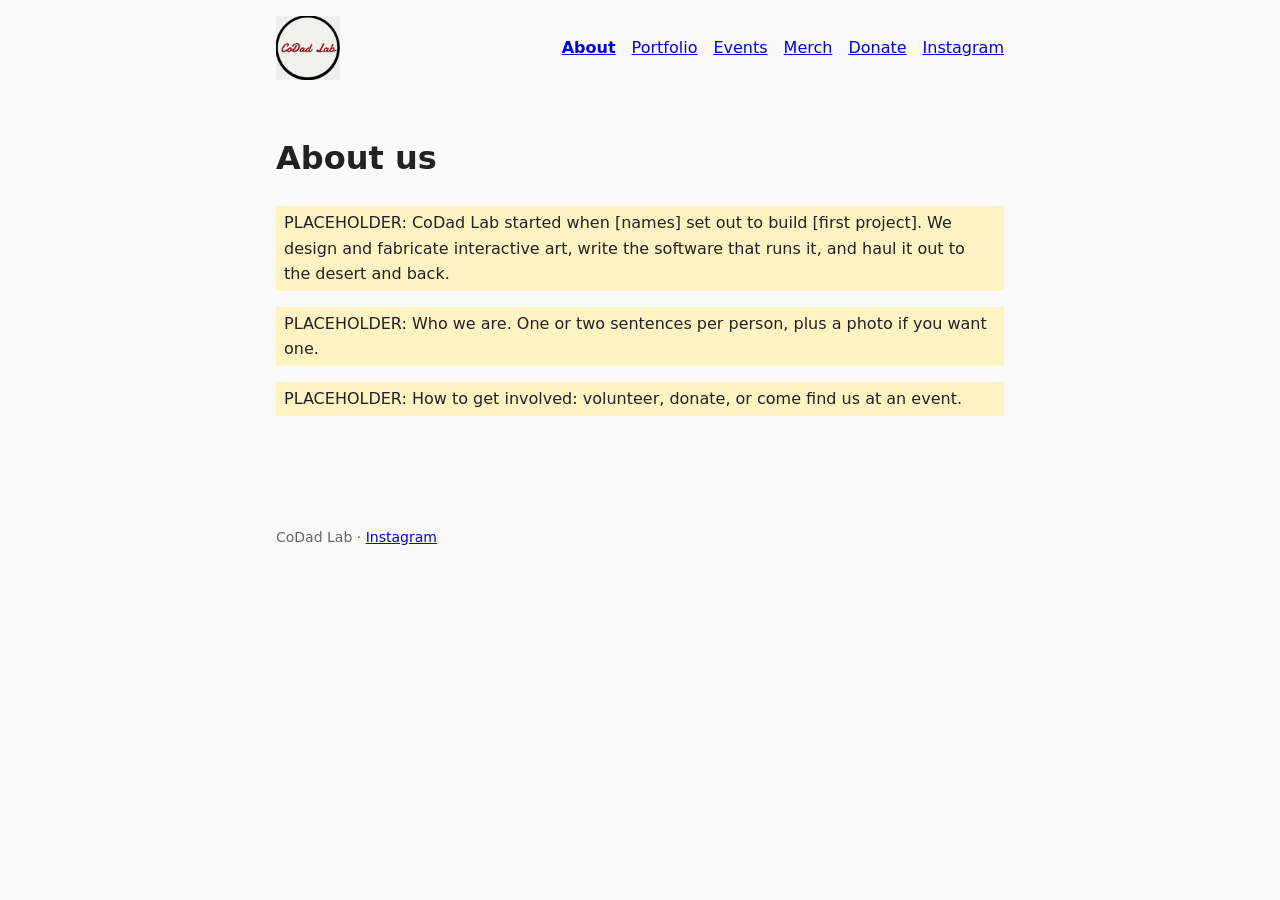
==== about/index.html @ a529e412 "initial site skeleton" ====
<!DOCTYPE html>
<html lang="en">
<head>
<meta charset="UTF-8" />
<meta name="viewport" content="width=device-width, initial-scale=1.0" />
<title>About | CoDad Lab</title>
<link rel="icon" href="/images/logo.png" />
<link rel="stylesheet" href="/style.css" />
</head>
<body>
<header>
  <a class="logo" href="/"><img src="/images/logo.png" alt="CoDad Lab" /></a>
  <nav>
    <ul>
      <li><a href="/about/" aria-current="page">About</a></li>
      <li><a href="/portfolio/">Portfolio</a></li>
      <li><a href="/events/">Events</a></li>
      <li><a href="/merch/">Merch</a></li>
      <li><a href="https://givebutter.com/TODO">Donate</a></li>
      <li><a href="https://instagram.com/TODO">Instagram</a></li>
    </ul>
  </nav>
</header>

<main>
  <h1>About us</h1>
  <p class="placeholder">
    PLACEHOLDER: CoDad Lab started when [names] set out to build [first
    project]. We design and fabricate interactive art, write the software
    that runs it, and haul it out to the desert and back.
  </p>
  <p class="placeholder">
    PLACEHOLDER: Who we are. One or two sentences per person, plus a
    photo if you want one.
  </p>
  <p class="placeholder">
    PLACEHOLDER: How to get involved: volunteer, donate, or come find us
    at an event.
  </p>
</main>

<footer>
  <p>CoDad Lab &middot; <a href="https://instagram.com/TODO">Instagram</a></p>
</footer>
</body>
</html>
---- style.css ----
/*
 * Shared styles for codadlabs.art.
 * Structural only. Visual identity comes in a later pass.
 */

* {
  box-sizing: border-box;
}

body {
  margin: 0;
  font-family: system-ui, sans-serif;
  line-height: 1.6;
  color: #222;
  background: #fafafa;
}

header,
main,
footer {
  max-width: 760px;
  margin: 0 auto;
  padding: 16px;
}

header {
  display: flex;
  flex-wrap: wrap;
  align-items: center;
  justify-content: space-between;
  gap: 16px;
}

.logo img {
  display: block;
  width: 64px;
  height: 64px;
}

nav ul {
  display: flex;
  flex-wrap: wrap;
  gap: 16px;
  margin: 0;
  padding: 0;
  list-style: none;
}

nav a[aria-current="page"] {
  font-weight: 600;
}

.actions {
  display: flex;
  flex-wrap: wrap;
  gap: 12px;
  margin: 24px 0;
}

.actions a {
  padding: 10px 20px;
  border: 1px solid currentColor;
  border-radius: 999px;
  text-decoration: none;
}

.placeholder {
  padding: 4px 8px;
  background: #fff3c4;
}

video {
  display: block;
  width: 100%;
  height: auto;
  background: #ddd;
}

.gallery {
  display: grid;
  grid-template-columns: repeat(auto-fill, minmax(200px, 1fr));
  gap: 12px;
}

.gallery figure {
  margin: 0;
  aspect-ratio: 4 / 3;
  background: #ddd;
  display: flex;
  align-items: center;
  justify-content: center;
  color: #666;
}

footer {
  margin-top: 48px;
  font-size: 14px;
  color: #666;
}
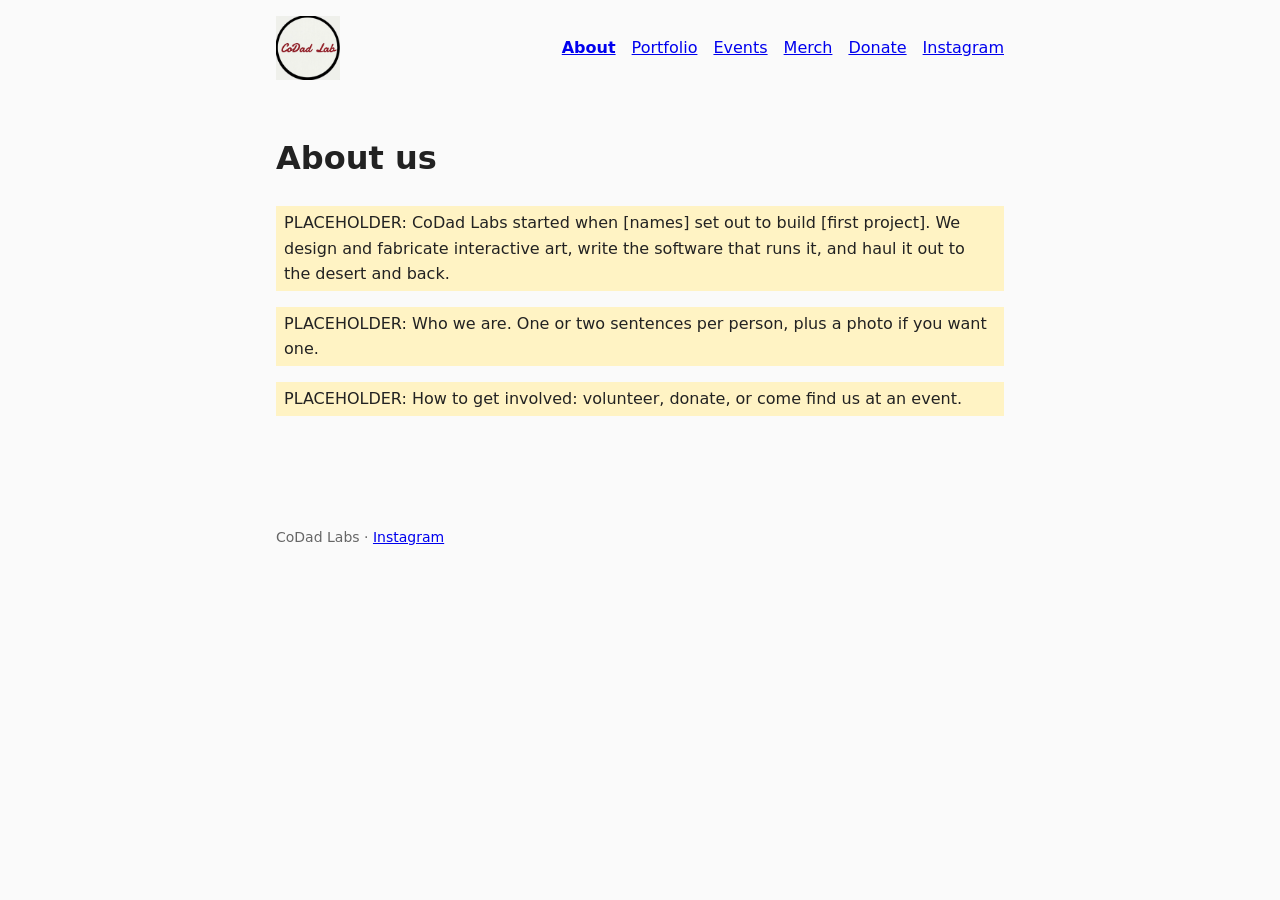
==== commit ea1ebe4a: "Fix capitalization of "CoDad Labs" throughout the site" ====
--- a/about/index.html
+++ b/about/index.html
@@ -3,13 +3,13 @@
 <head>
 <meta charset="UTF-8" />
 <meta name="viewport" content="width=device-width, initial-scale=1.0" />
-<title>About | CoDad Lab</title>
+<title>About | CoDad Labs</title>
 <link rel="icon" href="/images/logo.png" />
 <link rel="stylesheet" href="/style.css" />
 </head>
 <body>
 <header>
-  <a class="logo" href="/"><img src="/images/logo.png" alt="CoDad Lab" /></a>
+  <a class="logo" href="/"><img src="/images/logo.png" alt="CoDad Labs" /></a>
   <nav>
     <ul>
       <li><a href="/about/" aria-current="page">About</a></li>
@@ -17,7 +17,7 @@
       <li><a href="/events/">Events</a></li>
       <li><a href="/merch/">Merch</a></li>
       <li><a href="https://givebutter.com/TODO">Donate</a></li>
-      <li><a href="https://instagram.com/TODO">Instagram</a></li>
+      <li><a href="https://instagram.com/codadLabs">Instagram</a></li>
     </ul>
   </nav>
 </header>
@@ -25,7 +25,7 @@
 <main>
   <h1>About us</h1>
   <p class="placeholder">
-    PLACEHOLDER: CoDad Lab started when [names] set out to build [first
+    PLACEHOLDER: CoDad Labs started when [names] set out to build [first
     project]. We design and fabricate interactive art, write the software
     that runs it, and haul it out to the desert and back.
   </p>
@@ -40,7 +40,7 @@
 </main>
 
 <footer>
-  <p>CoDad Lab &middot; <a href="https://instagram.com/TODO">Instagram</a></p>
+  <p>CoDad Labs &middot; <a href="https://instagram.com/codadLabs">Instagram</a></p>
 </footer>
 </body>
 </html>
--- a/style.css
+++ b/style.css
@@ -1,5 +1,5 @@
 /*
- * Shared styles for codadlabs.art.
+ * Shared styles for codadLabs.art.
  * Structural only. Visual identity comes in a later pass.
  */
 
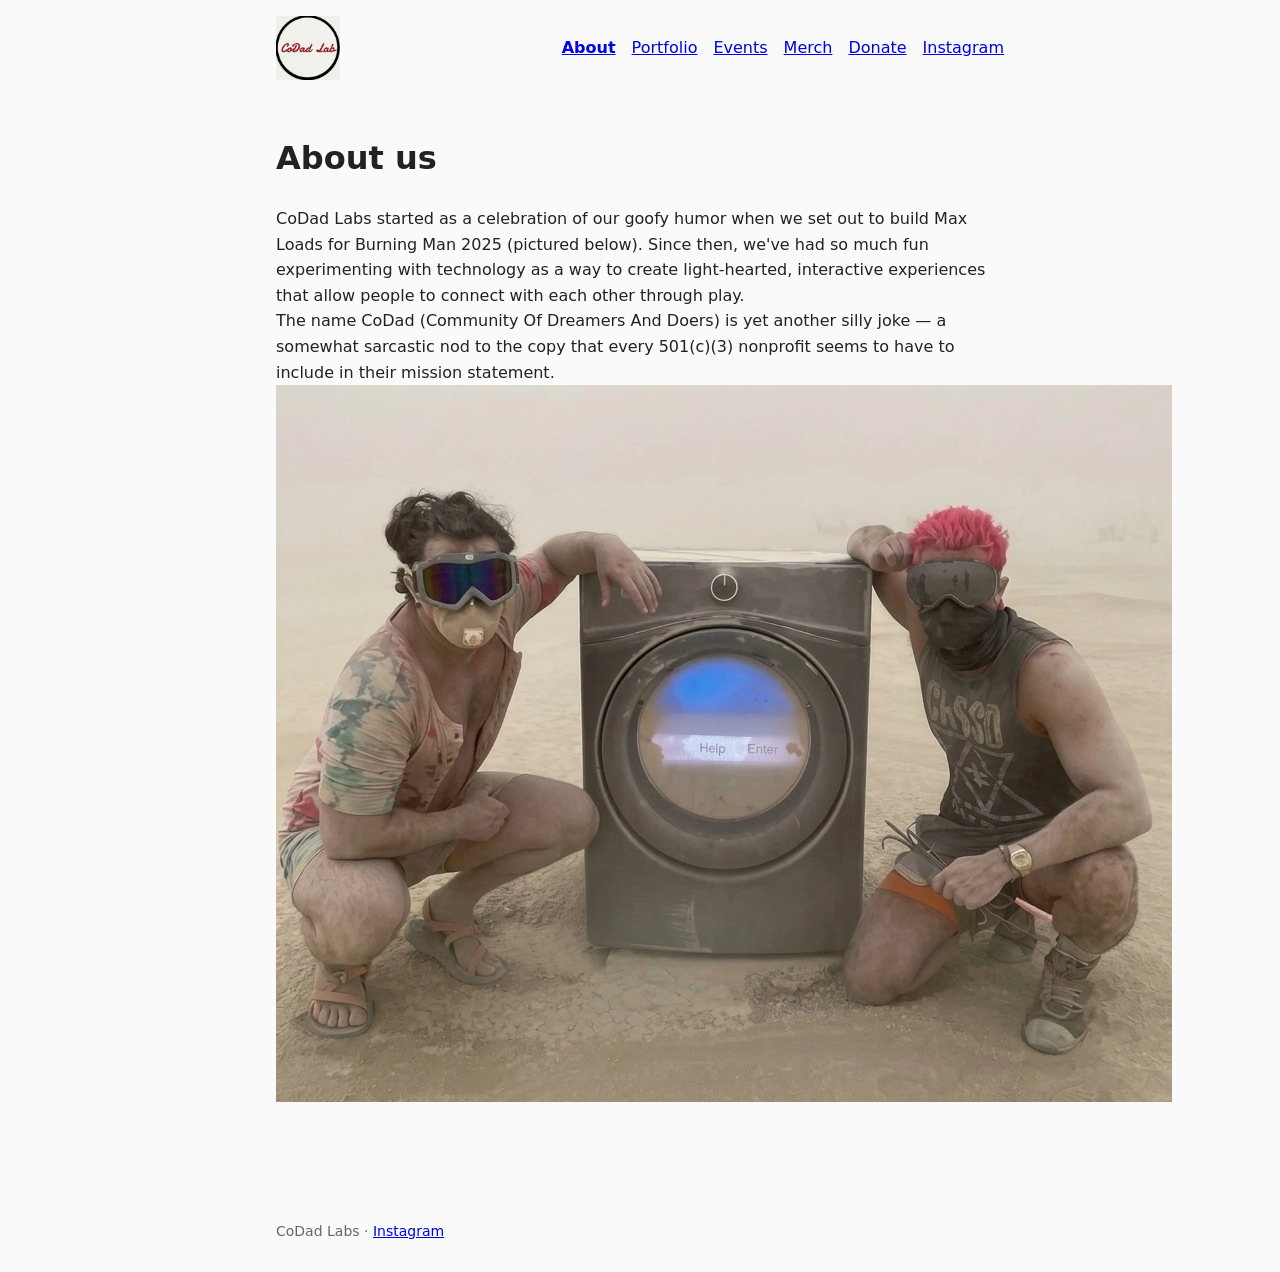
==== commit c6a8540d: "Revise content across multiple pages, update descriptions, and add new images for CoDad Labs project" ====
--- a/about/index.html
+++ b/about/index.html
@@ -14,7 +14,7 @@
     <ul>
       <li><a href="/about/" aria-current="page">About</a></li>
       <li><a href="/portfolio/">Portfolio</a></li>
-      <li><a href="/events/">Events</a></li>
+      <li><a href="https://givebutter.com/TODO">Events</a></li>
       <li><a href="/merch/">Merch</a></li>
       <li><a href="https://givebutter.com/TODO">Donate</a></li>
       <li><a href="https://instagram.com/codadLabs">Instagram</a></li>
@@ -24,19 +24,18 @@
 
 <main>
   <h1>About us</h1>
-  <p class="placeholder">
-    PLACEHOLDER: CoDad Labs started when [names] set out to build [first
-    project]. We design and fabricate interactive art, write the software
-    that runs it, and haul it out to the desert and back.
-  </p>
-  <p class="placeholder">
-    PLACEHOLDER: Who we are. One or two sentences per person, plus a
-    photo if you want one.
-  </p>
-  <p class="placeholder">
-    PLACEHOLDER: How to get involved: volunteer, donate, or come find us
-    at an event.
-  </p>
+  <p>
+     CoDad Labs started as a celebration of our goofy humor when we
+     set out to build Max Loads for Burning Man 2025 (pictured below). Since then, we've had so much
+     fun experimenting with technology as a way to create light-hearted, 
+     interactive experiences that allow people to connect with each other through play.
+
+     <br>
+      The name CoDad (Community Of Dreamers And Doers) is yet another silly joke — 
+      a somewhat sarcastic nod to the copy that every 501(c)(3) nonprofit seems 
+      to have to include in their mission statement.
+  <img src="/images/chrispy.webp" alt="Chris (left) and Rene (right) with Max Loads during Burning Man 2025" />
+
 </main>
 
 <footer>
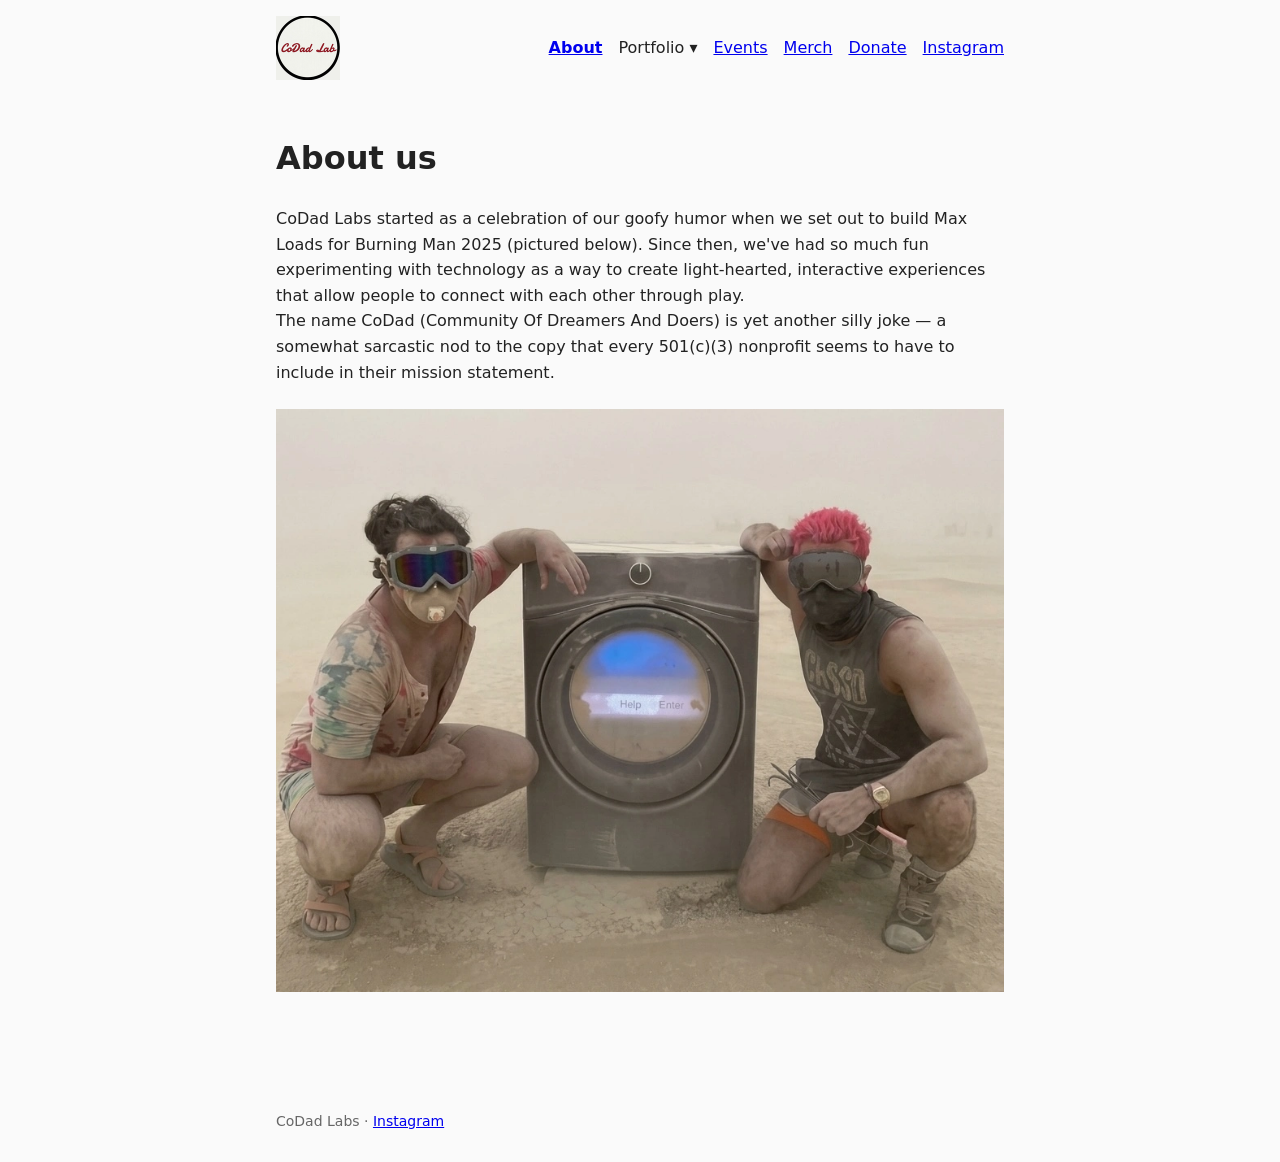
==== commit 62af9296: "Refactor navigation to use dropdown for portfolio links, update media elements with dimensions, and " ====
--- a/about/index.html
+++ b/about/index.html
@@ -13,7 +13,15 @@
   <nav>
     <ul>
       <li><a href="/about/" aria-current="page">About</a></li>
-      <li><a href="/portfolio/">Portfolio</a></li>
+      <li>
+        <details>
+          <summary>Portfolio</summary>
+          <ul>
+            <li><a href="/portfolio/cielito-lindo/">Cielito Lindo</a></li>
+            <li><a href="/portfolio/max-loads/">Max Loads</a></li>
+          </ul>
+        </details>
+      </li>
       <li><a href="https://givebutter.com/TODO">Events</a></li>
       <li><a href="/merch/">Merch</a></li>
       <li><a href="https://givebutter.com/TODO">Donate</a></li>
@@ -34,7 +42,7 @@
       The name CoDad (Community Of Dreamers And Doers) is yet another silly joke — 
       a somewhat sarcastic nod to the copy that every 501(c)(3) nonprofit seems 
       to have to include in their mission statement.
-  <img src="/images/chrispy.webp" alt="Chris (left) and Rene (right) with Max Loads during Burning Man 2025" />
+  <img src="/images/chrispy.webp" width="896" height="717" alt="Chris (left) and Rene (right) with Max Loads during Burning Man 2025" />
 
 </main>
 
--- a/style.css
+++ b/style.css
@@ -46,8 +46,39 @@
   list-style: none;
 }
 
-nav a[aria-current="page"] {
+nav a[aria-current="page"],
+nav details.current summary {
   font-weight: 600;
+}
+
+nav details {
+  position: relative;
+}
+
+nav summary {
+  cursor: pointer;
+  list-style: none;
+}
+
+nav summary::-webkit-details-marker {
+  display: none;
+}
+
+nav summary::after {
+  content: " \25BE";
+}
+
+nav details ul {
+  position: absolute;
+  top: 100%;
+  left: 0;
+  z-index: 1;
+  flex-direction: column;
+  gap: 8px;
+  padding: 12px 16px;
+  white-space: nowrap;
+  background: #fafafa;
+  border: 1px solid #ddd;
 }
 
 .actions {
@@ -69,10 +100,19 @@
   background: #fff3c4;
 }
 
+img,
 video {
   display: block;
-  width: 100%;
+  max-width: 100%;
   height: auto;
+}
+
+main img,
+main video {
+  margin: 24px 0;
+}
+
+main video {
   background: #ddd;
 }
 
